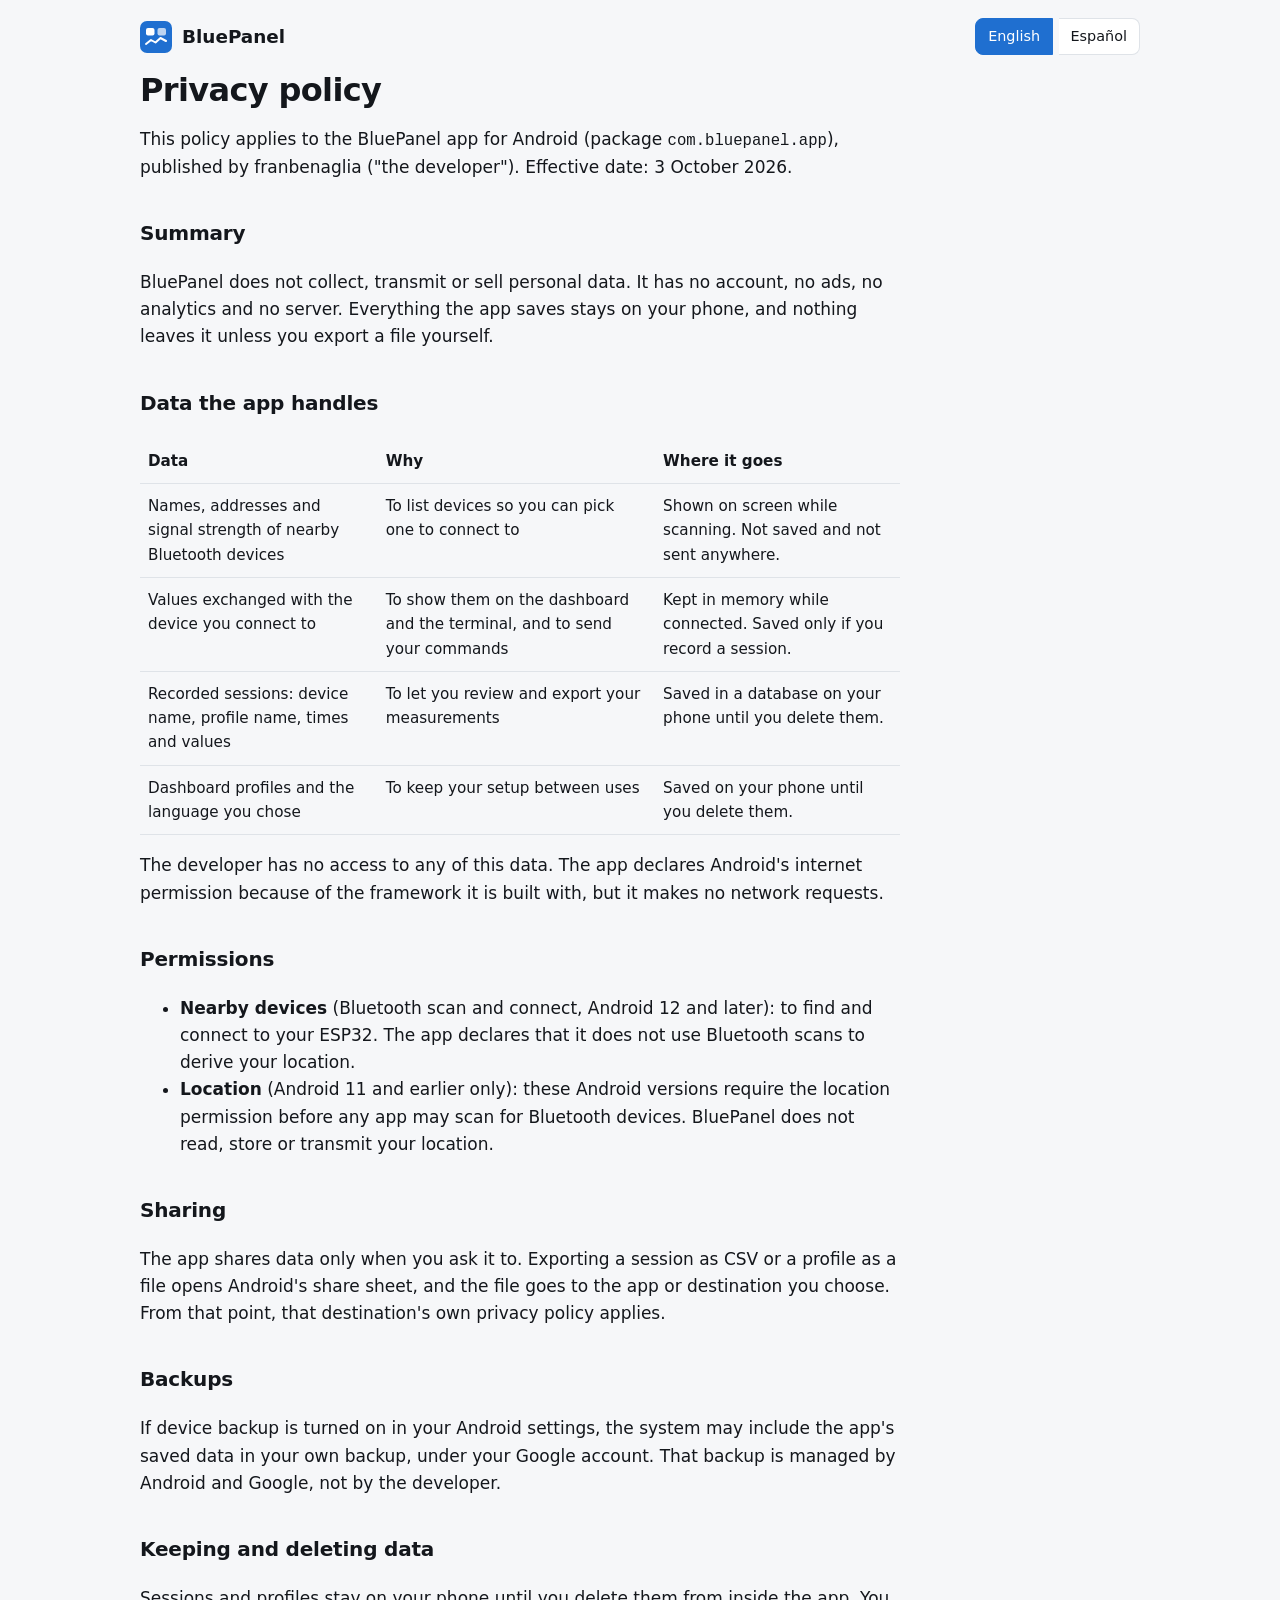
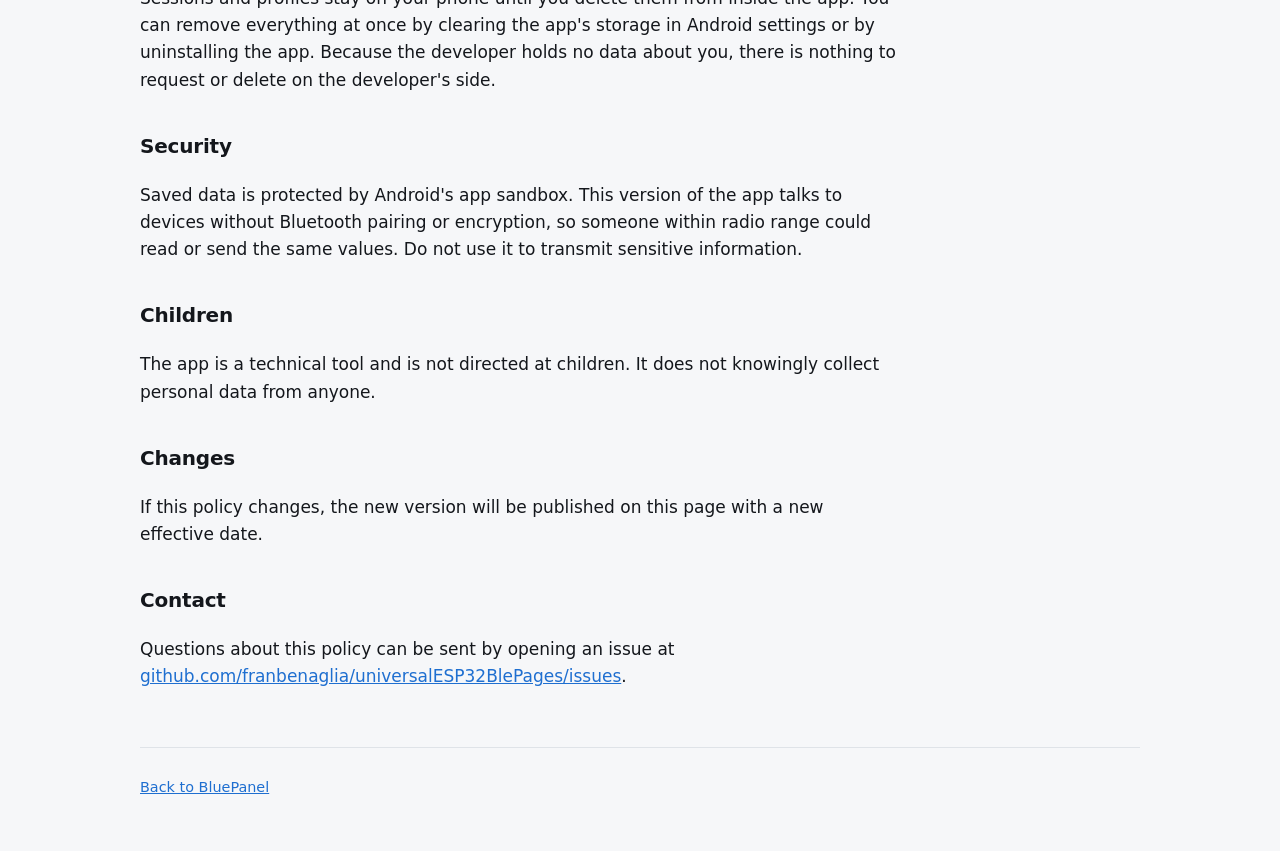
==== privacy.html @ f9b9a760 "inicial" ====
<!doctype html>
<html lang="en">
  <head>
    <meta charset="utf-8" />
    <meta name="viewport" content="width=device-width, initial-scale=1" />
    <title>Privacy policy – BluePanel</title>
    <meta name="title-en" content="Privacy policy – BluePanel" />
    <meta name="title-es" content="Política de privacidad – BluePanel" />
    <meta name="description" content="Privacy policy of the BluePanel Android app." />
    <meta name="color-scheme" content="light dark" />
    <link rel="icon" href="favicon.svg" type="image/svg+xml" />
    <link rel="stylesheet" href="styles.css" />
  </head>
  <body>
    <div class="wrap">
      <header class="top">
        <a class="brand" href="./"><img src="favicon.svg" alt="" />BluePanel</a>
        <div class="lang" role="group" aria-label="Language">
          <button type="button" value="en" aria-pressed="true">English</button>
          <button type="button" value="es" aria-pressed="false">Español</button>
        </div>
      </header>

      <main class="doc" data-lang="en">
        <h1>Privacy policy</h1>
        <p>
          This policy applies to the BluePanel app for Android (package
          <code>com.bluepanel.app</code>), published by franbenaglia ("the developer"). Effective
          date: 3 October 2026.
        </p>

        <h2>Summary</h2>
        <p>
          BluePanel does not collect, transmit or sell personal data. It has no account, no ads, no
          analytics and no server. Everything the app saves stays on your phone, and nothing leaves
          it unless you export a file yourself.
        </p>

        <h2>Data the app handles</h2>
        <div class="table-scroll">
          <table>
            <thead>
              <tr>
                <th>Data</th>
                <th>Why</th>
                <th>Where it goes</th>
              </tr>
            </thead>
            <tbody>
              <tr>
                <td>Names, addresses and signal strength of nearby Bluetooth devices</td>
                <td>To list devices so you can pick one to connect to</td>
                <td>Shown on screen while scanning. Not saved and not sent anywhere.</td>
              </tr>
              <tr>
                <td>Values exchanged with the device you connect to</td>
                <td>To show them on the dashboard and the terminal, and to send your commands</td>
                <td>Kept in memory while connected. Saved only if you record a session.</td>
              </tr>
              <tr>
                <td>Recorded sessions: device name, profile name, times and values</td>
                <td>To let you review and export your measurements</td>
                <td>Saved in a database on your phone until you delete them.</td>
              </tr>
              <tr>
                <td>Dashboard profiles and the language you chose</td>
                <td>To keep your setup between uses</td>
                <td>Saved on your phone until you delete them.</td>
              </tr>
            </tbody>
          </table>
        </div>
        <p>
          The developer has no access to any of this data. The app declares Android's internet
          permission because of the framework it is built with, but it makes no network requests.
        </p>

        <h2>Permissions</h2>
        <ul>
          <li>
            <strong>Nearby devices</strong> (Bluetooth scan and connect, Android 12 and later): to
            find and connect to your ESP32. The app declares that it does not use Bluetooth scans to
            derive your location.
          </li>
          <li>
            <strong>Location</strong> (Android 11 and earlier only): these Android versions require
            the location permission before any app may scan for Bluetooth devices. BluePanel does
            not read, store or transmit your location.
          </li>
        </ul>

        <h2>Sharing</h2>
        <p>
          The app shares data only when you ask it to. Exporting a session as CSV or a profile as a
          file opens Android's share sheet, and the file goes to the app or destination you choose.
          From that point, that destination's own privacy policy applies.
        </p>

        <h2>Backups</h2>
        <p>
          If device backup is turned on in your Android settings, the system may include the app's
          saved data in your own backup, under your Google account. That backup is managed by
          Android and Google, not by the developer.
        </p>

        <h2>Keeping and deleting data</h2>
        <p>
          Sessions and profiles stay on your phone until you delete them from inside the app. You
          can remove everything at once by clearing the app's storage in Android settings or by
          uninstalling the app. Because the developer holds no data about you, there is nothing to
          request or delete on the developer's side.
        </p>

        <h2>Security</h2>
        <p>
          Saved data is protected by Android's app sandbox. This version of the app talks to devices
          without Bluetooth pairing or encryption, so someone within radio range could read or send
          the same values. Do not use it to transmit sensitive information.
        </p>

        <h2>Children</h2>
        <p>
          The app is a technical tool and is not directed at children. It does not knowingly collect
          personal data from anyone.
        </p>

        <h2>Changes</h2>
        <p>
          If this policy changes, the new version will be published on this page with a new
          effective date.
        </p>

        <h2>Contact</h2>
        <p>
          Questions about this policy can be sent by opening an issue at
          <a href="https://github.com/franbenaglia/universalESP32BlePages/issues"
            >github.com/franbenaglia/universalESP32BlePages/issues</a
          >.
        </p>
      </main>

      <main class="doc" data-lang="es">
        <h1>Política de privacidad</h1>
        <p>
          Esta política se aplica a la app BluePanel para Android (paquete
          <code>com.bluepanel.app</code>), publicada por franbenaglia («el desarrollador»). Fecha de
          vigencia: 3 de octubre de 2026.
        </p>

        <h2>Resumen</h2>
        <p>
          BluePanel no recopila, transmite ni vende datos personales. No tiene cuenta, anuncios,
          analíticas ni servidor. Todo lo que la app guarda queda en tu teléfono, y nada sale de él
          salvo que vos exportes un archivo.
        </p>

        <h2>Datos que maneja la app</h2>
        <div class="table-scroll">
          <table>
            <thead>
              <tr>
                <th>Dato</th>
                <th>Para qué</th>
                <th>A dónde va</th>
              </tr>
            </thead>
            <tbody>
              <tr>
                <td>Nombre, dirección e intensidad de señal de los dispositivos Bluetooth cercanos</td>
                <td>Para listarlos y que elijas a cuál conectarte</td>
                <td>Se muestran en pantalla durante la búsqueda. No se guardan ni se envían.</td>
              </tr>
              <tr>
                <td>Valores intercambiados con el dispositivo al que te conectás</td>
                <td>Para mostrarlos en el tablero y la terminal, y para enviar tus comandos</td>
                <td>Quedan en memoria mientras dura la conexión. Se guardan solo si grabás una sesión.</td>
              </tr>
              <tr>
                <td>Sesiones grabadas: nombre del dispositivo, nombre del perfil, horas y valores</td>
                <td>Para que puedas revisar y exportar tus mediciones</td>
                <td>Se guardan en una base de datos en tu teléfono hasta que las borres.</td>
              </tr>
              <tr>
                <td>Perfiles de tablero y el idioma elegido</td>
                <td>Para conservar tu configuración entre usos</td>
                <td>Se guardan en tu teléfono hasta que los borres.</td>
              </tr>
            </tbody>
          </table>
        </div>
        <p>
          El desarrollador no tiene acceso a ninguno de estos datos. La app declara el permiso de
          internet de Android por el framework con el que está construida, pero no hace ninguna
          solicitud de red.
        </p>

        <h2>Permisos</h2>
        <ul>
          <li>
            <strong>Dispositivos cercanos</strong> (búsqueda y conexión Bluetooth, Android 12 o
            superior): para encontrar tu ESP32 y conectarse. La app declara que no usa las búsquedas
            Bluetooth para deducir tu ubicación.
          </li>
          <li>
            <strong>Ubicación</strong> (solo Android 11 o anterior): esas versiones de Android
            exigen el permiso de ubicación antes de que cualquier app pueda buscar dispositivos
            Bluetooth. BluePanel no lee, guarda ni transmite tu ubicación.
          </li>
        </ul>

        <h2>Compartir</h2>
        <p>
          La app comparte datos solo cuando vos lo pedís. Exportar una sesión como CSV o un perfil
          como archivo abre la hoja de compartir de Android, y el archivo va a la app o destino que
          elijas. A partir de ahí se aplica la política de privacidad de ese destino.
        </p>

        <h2>Copias de seguridad</h2>
        <p>
          Si tenés activada la copia de seguridad del dispositivo en los ajustes de Android, el
          sistema puede incluir los datos guardados por la app en tu propia copia, bajo tu cuenta de
          Google. Esa copia la administran Android y Google, no el desarrollador.
        </p>

        <h2>Conservación y borrado</h2>
        <p>
          Las sesiones y los perfiles quedan en tu teléfono hasta que los borres desde la app. Podés
          eliminar todo de una vez borrando el almacenamiento de la app en los ajustes de Android o
          desinstalándola. Como el desarrollador no tiene ningún dato tuyo, no hay nada que
          solicitar ni borrar de su lado.
        </p>

        <h2>Seguridad</h2>
        <p>
          Los datos guardados están protegidos por el aislamiento de apps de Android. Esta versión
          se comunica con los dispositivos sin emparejamiento ni cifrado Bluetooth, por lo que
          alguien dentro del alcance de radio podría leer o enviar los mismos valores. No la uses
          para transmitir información sensible.
        </p>

        <h2>Menores</h2>
        <p>
          La app es una herramienta técnica y no está dirigida a menores. No recopila a sabiendas
          datos personales de nadie.
        </p>

        <h2>Cambios</h2>
        <p>
          Si esta política cambia, la nueva versión se publicará en esta página con una nueva fecha
          de vigencia.
        </p>

        <h2>Contacto</h2>
        <p>
          Las consultas sobre esta política se pueden enviar abriendo un issue en
          <a href="https://github.com/franbenaglia/universalESP32BlePages/issues"
            >github.com/franbenaglia/universalESP32BlePages/issues</a
          >.
        </p>
      </main>

      <footer>
        <p>
          <a href="./">
            <span data-lang="en">Back to BluePanel</span>
            <span data-lang="es">Volver a BluePanel</span>
          </a>
        </p>
      </footer>
    </div>
    <script src="lang.js"></script>
  </body>
</html>
---- styles.css ----
:root {
  --bg: #f6f7f9;
  --surface: #ffffff;
  --text: #14171c;
  --muted: #5a6370;
  --line: #dfe3e8;
  --accent: #1f6fd0;
  --accent-text: #ffffff;
  --code-bg: #eef1f5;
}

@media (prefers-color-scheme: dark) {
  :root {
    --bg: #0f1114;
    --surface: #181b20;
    --text: #f1f3f5;
    --muted: #a3acb8;
    --line: #2a2f37;
    --accent: #4d94ee;
    --accent-text: #0b0d10;
    --code-bg: #1f232a;
  }
}

* {
  box-sizing: border-box;
}

html {
  -webkit-text-size-adjust: 100%;
}

body {
  margin: 0;
  background: var(--bg);
  color: var(--text);
  font: 17px/1.6 system-ui, -apple-system, 'Segoe UI', Roboto, 'Helvetica Neue', Arial, sans-serif;
}

/* One language at a time; the script sets <html lang>. English shows without JavaScript. */
html[lang='en'] [data-lang='es'],
html[lang='es'] [data-lang='en'] {
  display: none;
}

a {
  color: var(--accent);
}

.wrap {
  max-width: 1040px;
  margin: 0 auto;
  padding: 0 20px;
}

header.top {
  display: flex;
  align-items: center;
  justify-content: space-between;
  gap: 12px;
  padding: 18px 0;
}

.brand {
  display: flex;
  align-items: center;
  gap: 10px;
  font-weight: 700;
  font-size: 1.15rem;
  color: var(--text);
  text-decoration: none;
}

.brand img {
  width: 32px;
  height: 32px;
}

.lang button {
  padding: 6px 12px;
  border: 1px solid var(--line);
  background: var(--surface);
  color: var(--text);
  font: inherit;
  font-size: 0.9rem;
  cursor: pointer;
}

.lang button:first-child {
  border-radius: 8px 0 0 8px;
}

.lang button:last-child {
  border-left: 0;
  border-radius: 0 8px 8px 0;
}

.lang button[aria-pressed='true'] {
  background: var(--accent);
  border-color: var(--accent);
  color: var(--accent-text);
}

.hero {
  display: grid;
  grid-template-columns: minmax(0, 1.2fr) minmax(0, 0.8fr);
  align-items: center;
  gap: 40px;
  padding: 36px 0 56px;
}

h1 {
  margin: 0 0 16px;
  font-size: clamp(2rem, 5vw, 3.1rem);
  line-height: 1.12;
  letter-spacing: -0.02em;
}

h2 {
  margin: 0 0 20px;
  font-size: 1.6rem;
  letter-spacing: -0.01em;
}

h3 {
  margin: 0 0 6px;
  font-size: 1.05rem;
}

.lead {
  margin: 0 0 24px;
  font-size: 1.15rem;
  color: var(--muted);
}

.badge {
  display: inline-block;
  padding: 10px 18px;
  border-radius: 10px;
  background: var(--accent);
  color: var(--accent-text);
  font-weight: 600;
}

.facts {
  margin: 18px 0 0;
  padding: 0;
  list-style: none;
  color: var(--muted);
  font-size: 0.95rem;
}

.facts li {
  display: inline-block;
  margin-right: 16px;
}

.facts li::before {
  content: '✓ ';
  color: var(--accent);
}

.phone {
  justify-self: center;
  width: min(280px, 100%);
  padding: 8px;
  border-radius: 34px;
  background: #0a0b0d;
  box-shadow: 0 18px 50px rgba(0, 0, 0, 0.28);
}

.phone img {
  display: block;
  width: 100%;
  height: auto;
  border-radius: 26px;
}

section {
  padding: 48px 0;
  border-top: 1px solid var(--line);
}

.grid {
  display: grid;
  grid-template-columns: repeat(auto-fit, minmax(240px, 1fr));
  gap: 16px;
}

.card {
  padding: 20px;
  border: 1px solid var(--line);
  border-radius: 14px;
  background: var(--surface);
}

.card p {
  margin: 0;
  color: var(--muted);
  font-size: 0.97rem;
}

.shots {
  display: grid;
  grid-template-columns: repeat(auto-fit, minmax(200px, 1fr));
  gap: 28px;
  justify-items: center;
}

.shots figure {
  margin: 0;
  text-align: center;
}

.shots .phone {
  width: min(240px, 100%);
}

.shots figcaption {
  margin-top: 12px;
  color: var(--muted);
  font-size: 0.92rem;
}

pre {
  margin: 16px 0;
  padding: 16px;
  overflow-x: auto;
  border-radius: 12px;
  background: var(--code-bg);
  font: 0.88rem/1.5 ui-monospace, 'Roboto Mono', Menlo, Consolas, monospace;
}

code {
  font-family: ui-monospace, 'Roboto Mono', Menlo, Consolas, monospace;
  font-size: 0.92em;
}

.note {
  padding: 16px 18px;
  border-left: 4px solid var(--accent);
  border-radius: 0 10px 10px 0;
  background: var(--surface);
  color: var(--muted);
}

footer {
  padding: 28px 0 44px;
  border-top: 1px solid var(--line);
  color: var(--muted);
  font-size: 0.9rem;
}

footer p {
  margin: 0 0 8px;
}

/* Privacy policy */
.doc {
  max-width: 760px;
  padding-bottom: 40px;
  overflow-wrap: anywhere;
}

.doc h1 {
  font-size: 2rem;
}

.doc h2 {
  margin-top: 36px;
  font-size: 1.25rem;
}

.doc table {
  width: 100%;
  border-collapse: collapse;
  font-size: 0.95rem;
}

.doc table {
  min-width: 520px;
}

.doc th,
.doc td {
  padding: 10px 8px;
  border-bottom: 1px solid var(--line);
  text-align: left;
  vertical-align: top;
}

.table-scroll {
  overflow-x: auto;
}

@media (max-width: 760px) {
  .hero {
    grid-template-columns: 1fr;
    gap: 28px;
    padding-top: 12px;
  }
}
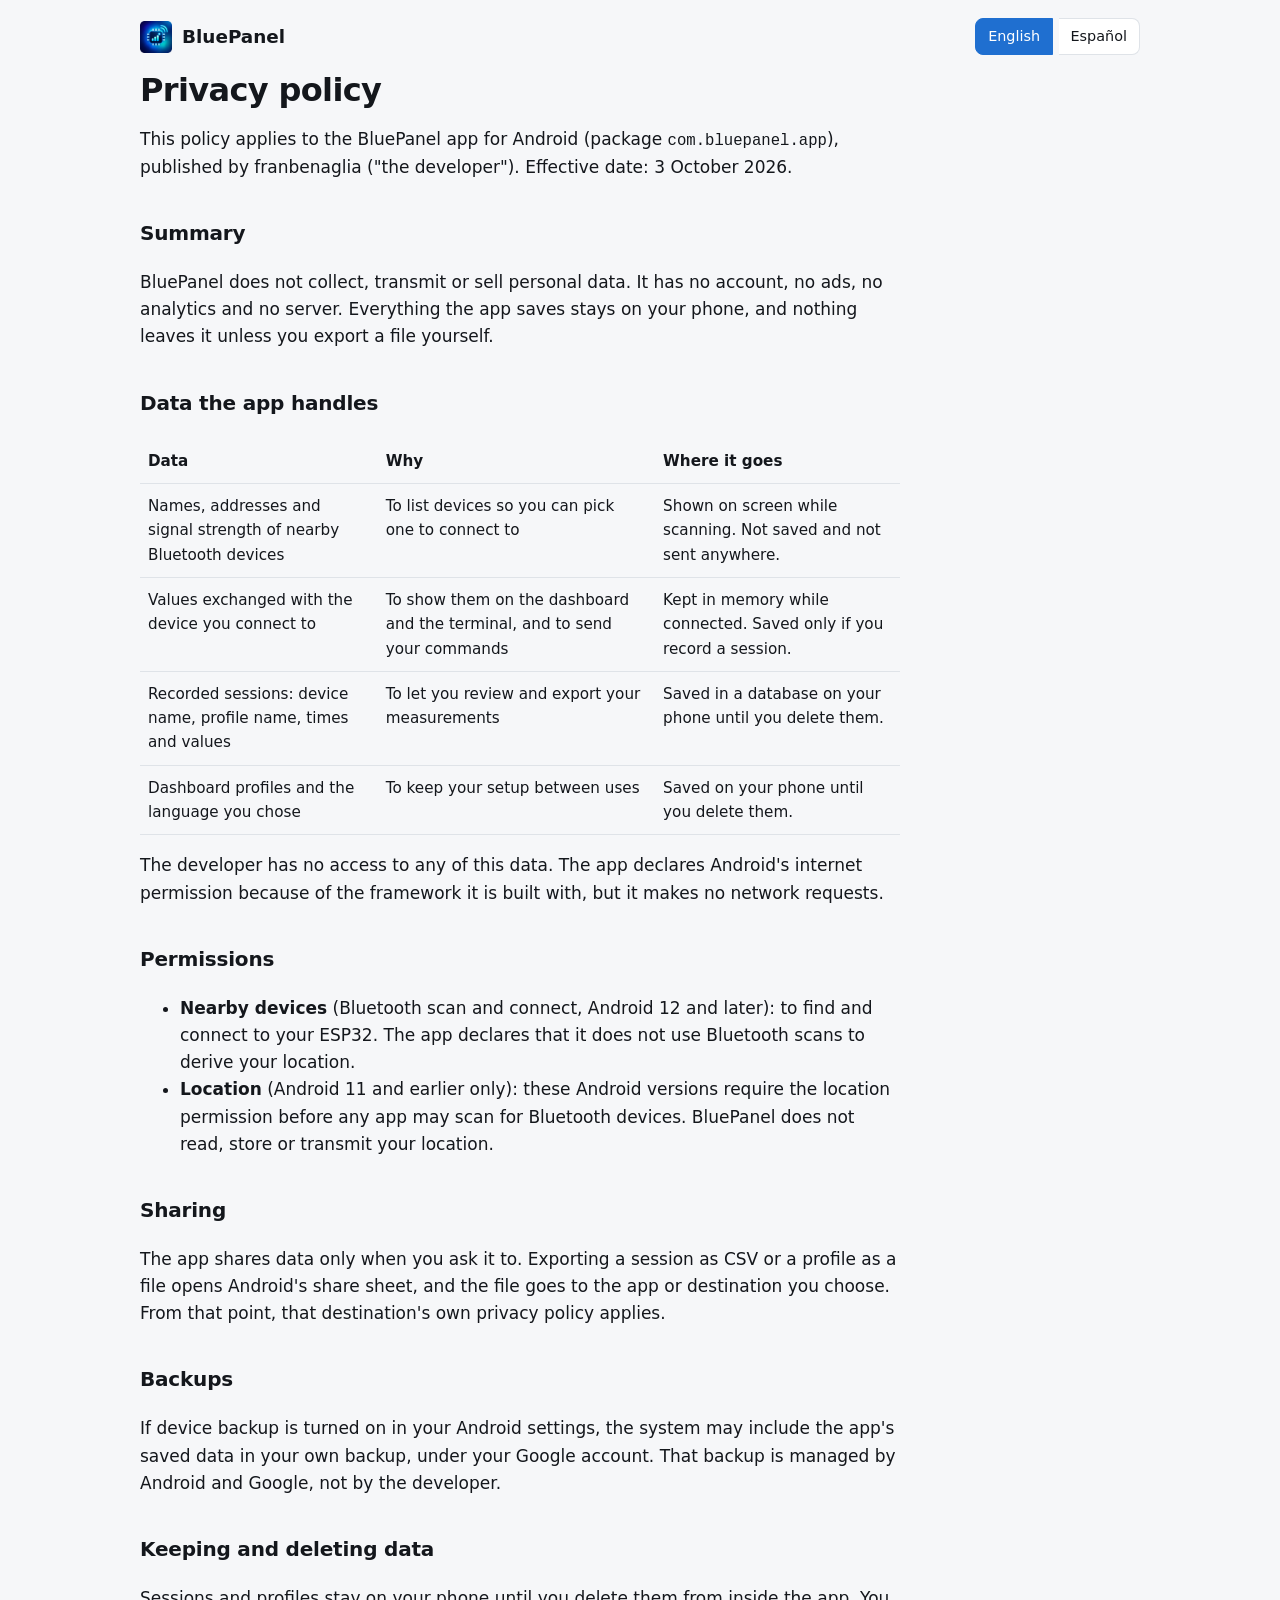
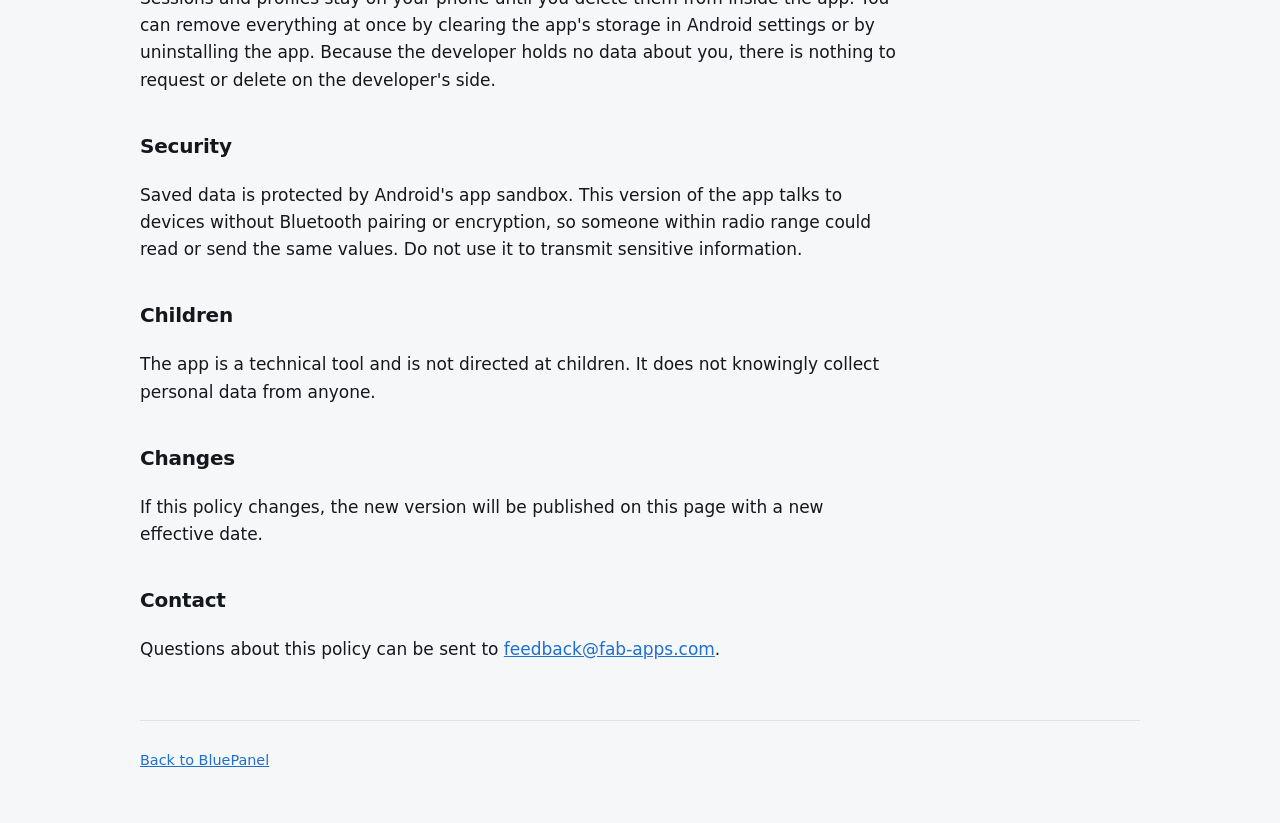
==== commit 0edab055: "email y icon" ====
--- a/privacy.html
+++ b/privacy.html
@@ -8,13 +8,13 @@
     <meta name="title-es" content="Política de privacidad – BluePanel" />
     <meta name="description" content="Privacy policy of the BluePanel Android app." />
     <meta name="color-scheme" content="light dark" />
-    <link rel="icon" href="favicon.svg" type="image/svg+xml" />
+    <link rel="icon" href="icon.png" type="image/png" />
     <link rel="stylesheet" href="styles.css" />
   </head>
   <body>
     <div class="wrap">
       <header class="top">
-        <a class="brand" href="./"><img src="favicon.svg" alt="" />BluePanel</a>
+        <a class="brand" href="./"><img src="icon.png" alt="" />BluePanel</a>
         <div class="lang" role="group" aria-label="Language">
           <button type="button" value="en" aria-pressed="true">English</button>
           <button type="button" value="es" aria-pressed="false">Español</button>
@@ -132,10 +132,8 @@
 
         <h2>Contact</h2>
         <p>
-          Questions about this policy can be sent by opening an issue at
-          <a href="https://github.com/franbenaglia/universalESP32BlePages/issues"
-            >github.com/franbenaglia/universalESP32BlePages/issues</a
-          >.
+          Questions about this policy can be sent to
+          <a href="mailto:feedback@fab-apps.com">feedback@fab-apps.com</a>.
         </p>
       </main>
 
@@ -252,10 +250,8 @@
 
         <h2>Contacto</h2>
         <p>
-          Las consultas sobre esta política se pueden enviar abriendo un issue en
-          <a href="https://github.com/franbenaglia/universalESP32BlePages/issues"
-            >github.com/franbenaglia/universalESP32BlePages/issues</a
-          >.
+          Las consultas sobre esta política se pueden enviar a
+          <a href="mailto:feedback@fab-apps.com">feedback@fab-apps.com</a>.
         </p>
       </main>
 
